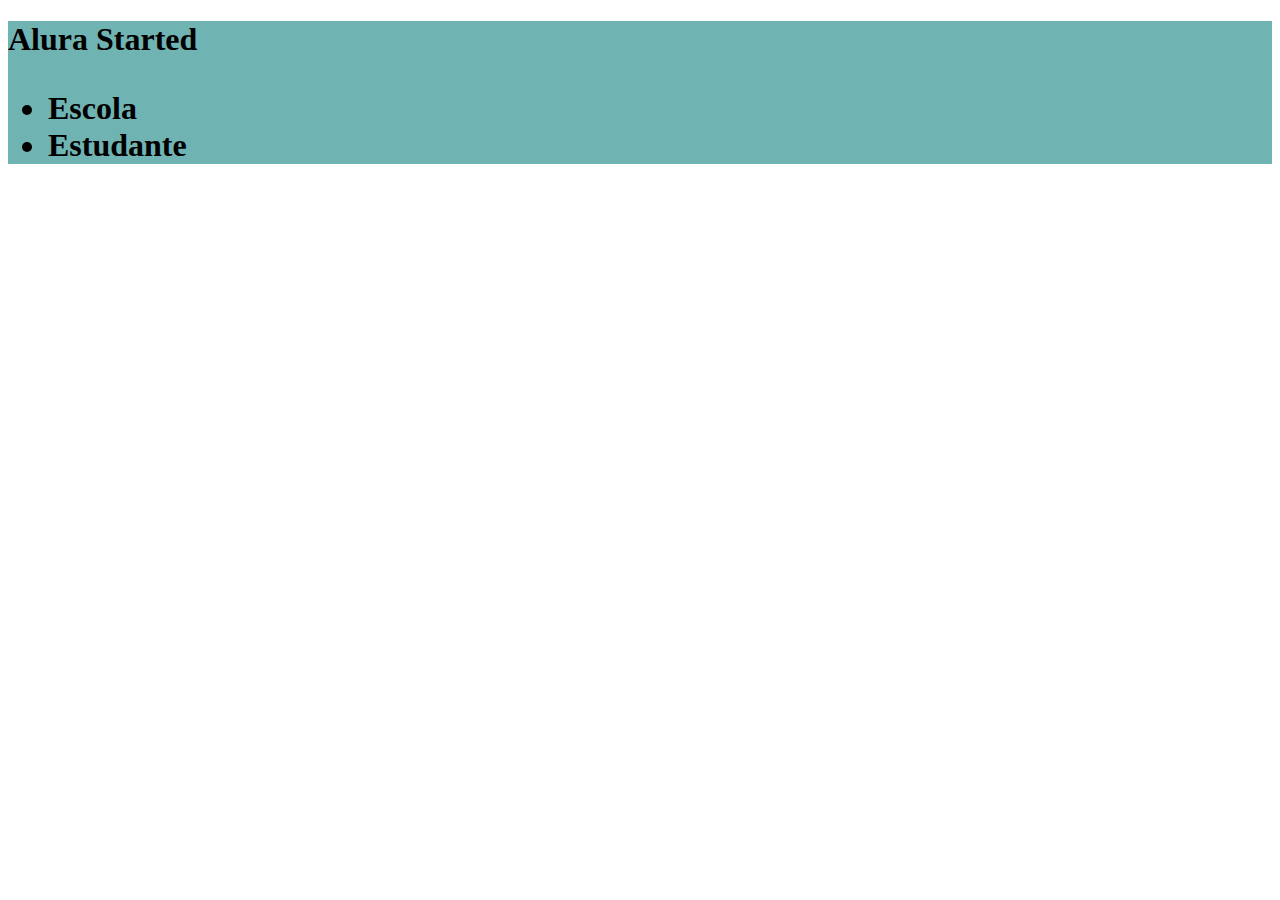
==== index.html @ afa8f855 "Add files via upload" ====
<!DOCTYPE html>
<html lang="en">
<head>
    <meta charset="UTF-8">
    <meta http-equiv="X-UA-Compatible" content="IE=edge">
    <meta name="viewport" content="width=device-width, initial-scale=1.0">
    <title>Document</title>
    <link rel="stylesheet" href="style.css">
<head>
<body>
        <header>
            <h1>Alura Started
            <ul>
            <li>Escola</li>
            <li>Estudante</li>
        </ul>
        </h1>
</header>
    
</body>
</html>
---- style.css ----
header{ 
    background-color: rgb(112, 179, 179);
}
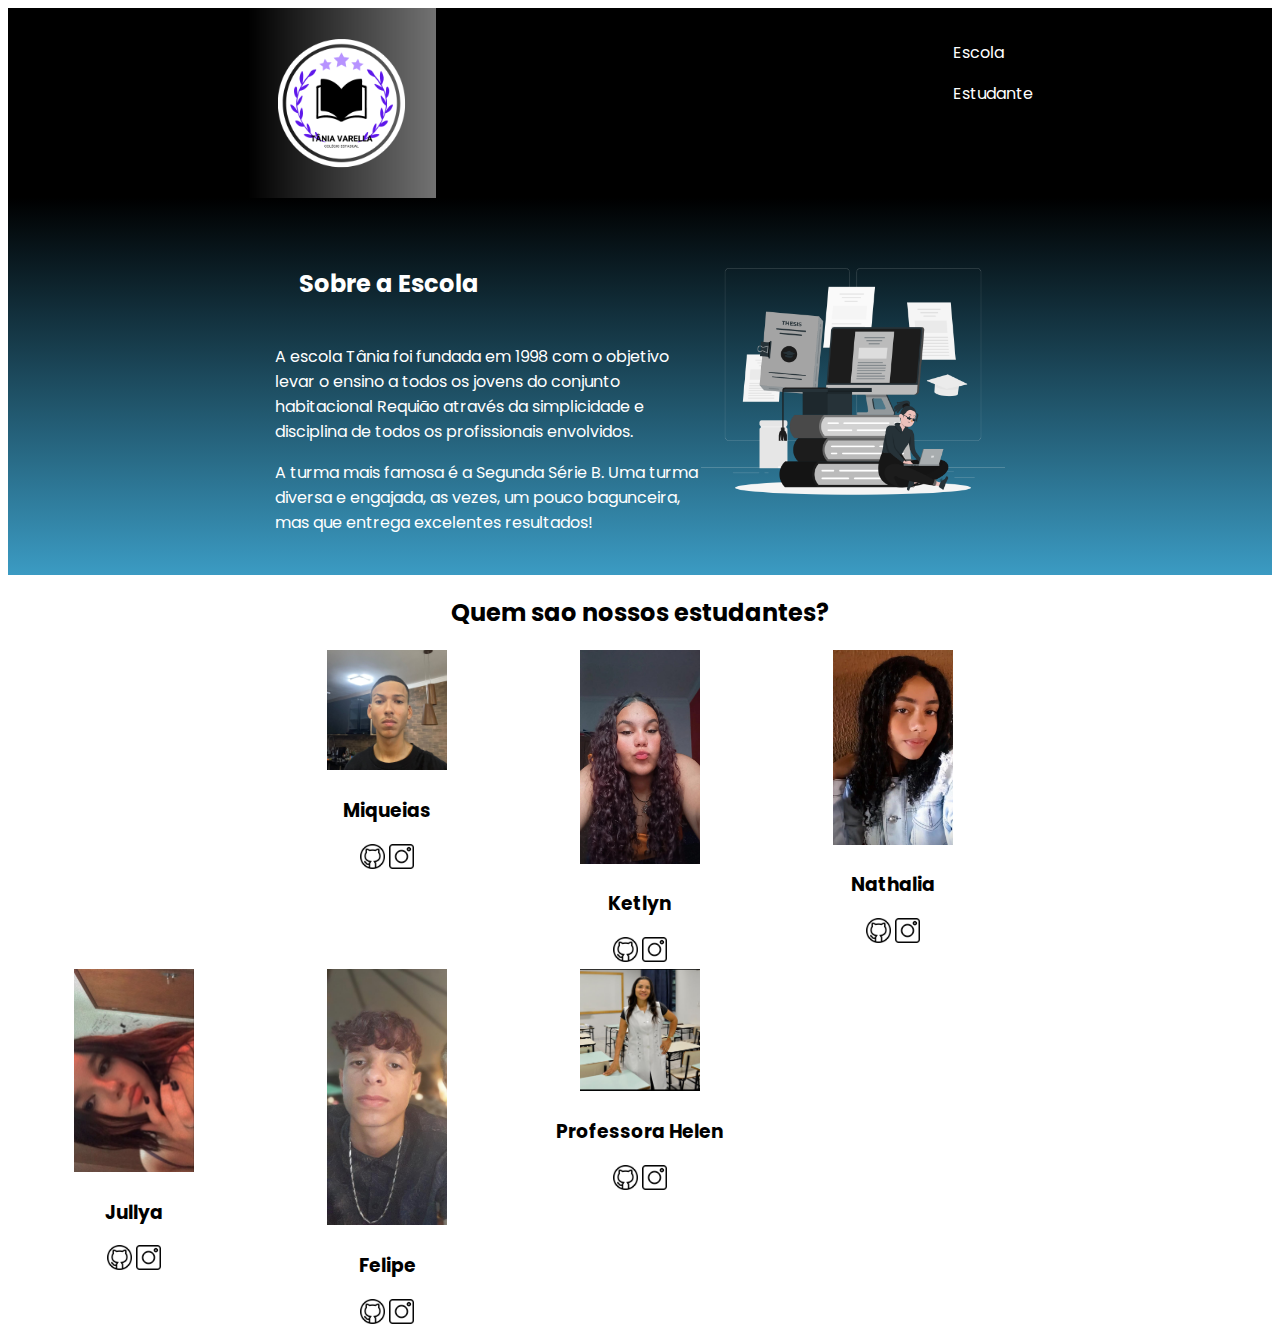
==== commit 8f694a9a: "Add files via upload" ====
--- a/index.html
+++ b/index.html
@@ -8,14 +8,88 @@
     <link rel="stylesheet" href="style.css">
 <head>
 <body>
-        <header>
-            <h1>Alura Started
-            <ul>
-            <li>Escola</li>
-            <li>Estudante</li>
-        </ul>
-        </h1>
-</header>
-    
+     <header class="cabecalho"> 
+        <img class="cabecalho-imagem" src="Tânia Varella.png" alt="logo colegio Tânia">
+        <ul class="cabecalho-lista ">
+            <p> <li class="cabecalho-lista-item">Escola</li> </p>
+            <p> <li class="cabecalho-lista-item">Estudante</li> </p>
+            <link rel="preconnect" href="https://fonts.googleapis.com">
+            <link rel="preconnect" href="https://fonts.gstatic.com" crossorigin>
+            <link href="https://fonts.googleapis.com/css2?family=Poppins&display=swap" rel="stylesheet">
+            </ul>
+    </header>
+    <section class="Escola" >
+        <div class="escola-div-conteudo" > 
+            <h2 class='escola-titulo'>Sobre a Escola</h2>
+            <p class= "escola-texto-um">A escola Tânia foi fundada em 1998 com o objetivo levar o ensino a todos os jovens do conjunto habitacional Requião através da simplicidade e disciplina de todos os profissionais envolvidos. </p>
+            <p class="escola-texto-dois">A turma mais famosa é a Segunda Série B. Uma turma diversa e engajada, as vezes, um pouco bagunceira, mas que entrega excelentes resultados!</p>
+        </div>
+        <img class="escola-imagem" src="Thesis-rafiki.png" alt="Estudante">
+    </section>
+     <section class="estudante-1"> 
+                <h2 class="estudante-titulo">Quem sao nossos estudantes?</h2>
+                <div class="estudante-todos">
+                <span></span>
+                <div class="estudante-div">
+                    <img class="estudante-imagem" src="Mike.png.jpg" alt="foto-mike">
+                    <h3 class="estudante-nome">Miqueias</h3>
+                    <img class="estudante-icone" src="github.png" alt="icon git">
+                    <img class="estudante-icone" src="instagram.png" alt="icon insta">
+                </div>
+
+            
+                <div class="estudante-div">
+                    <img class="estudante-imagem" src="ketlyn.pgn.jpg" alt="foto-mike">
+                    <h3 class="estudante-nome">Ketlyn</h3>
+                    <img class="estudante-icone" src="github.png" alt="icon git">
+                    <img class="estudante-icone" src="instagram.png" alt="icon insta">
+                </div>
+
+                <div class="estudante-div">
+                    <img class="estudante-imagem" src="nat.png.jpg" alt="foto-mike">
+                    <h3 class="estudante-nome">Nathalia</h3>
+                    <img class="estudante-icone" src="github.png" alt="icon git">
+                    <img class="estudante-icone" src="instagram.png" alt="icon insta">
+                </div>
+
+                <div class="estudante-div">
+                    <div class="estudante-todos"></div>
+                    <img class="estudante-imagem" src="jullya.png.jpg" alt="foto-mike">
+                    <h3 class="estudante-nome">Jullya</h3>
+                    <img class="estudante-icone" src="github.png" alt="icon git">
+                    <img class="estudante-icone" src="instagram.png" alt="icon insta">
+                </div>
+
+                <div class="estudante-div">
+                    <img class="estudante-imagem" src="lipe.png.jpg" alt="foto-mike">
+                    <h3 class="estudante-nome">Felipe</h3>
+                    <img class="estudante-icone" src="github.png" alt="icon git">
+                    <img class="estudante-icone" src="instagram.png" alt="icon insta">
+                </div>
+
+                <div class="estudante-div">
+                    <img class="estudante-imagem" src="helen.png.png" alt="foto-mike">
+                    <h3 class="estudante-nome">Professora Helen</h3>
+                    <img class="estudante-icone" src="github.png" alt="icon git">
+                    <img class="estudante-icone" src="instagram.png" alt="icon insta">
+                </div>
+            
+           
+       
+        
+        
+        
+
+
+
+
+
+
+    </section> 
+
 </body>
-</html>+</html>
+        
+
+
+            --- a/style.css
+++ b/style.css
@@ -1,3 +1,64 @@
-header{ 
-    background-color: rgb(112, 179, 179);
+header {
+    background-color: #000000;
+    display: flex;
+    justify-content: space-around;
+  }
+  
+
+body  {font-family: 'Poppins', sans-serif;
+  }
+  
+  .cabecalho-imagem {
+    background-image: linear-gradient(#000000, #ffffff);
+    width: 15%;
+  }
+  
+  .cabecalho-lista-item {
+    display: inline-block;
+    justify-content: center;
+    align-items: center;
+    color: white ;
+  }
+  
+  .escola-imagem {
+    width: 25%;
+  }
+  
+  .Escola {
+    background-image: linear-gradient(#000000, #3B9BC3);
+    color: white;
+    display: flex;
+    justify-content: center;
+    align-items: center;
+    padding: 24px;
+  }
+  
+  .escola-div-conteudo {
+    width: 35%;
+  }
+  
+  .escola-titulo {
+    padding: 24px;
+  }
+  
+   .estudante-imagem {
+    width: 120px;
 }
+
+.estudante-icone{
+    width: 25px;
+}
+
+.estudante-titulo{ 
+    text-align: center;
+}
+
+
+.estudante-div{
+    text-align: center;
+}
+
+.estudante-todos{
+    display: grid;
+    grid-template-columns:  20% 20% 20% 20%;
+}
